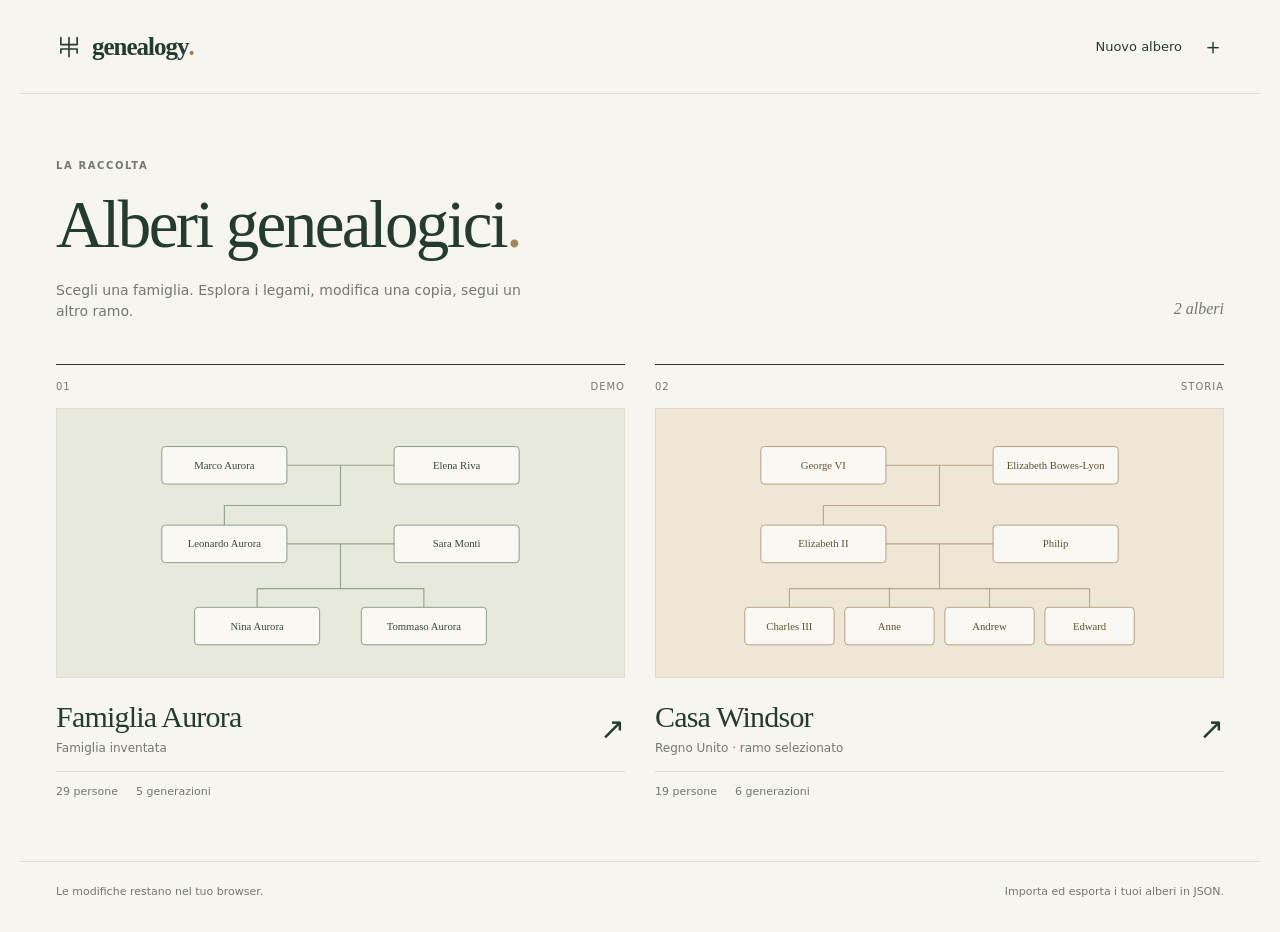
==== index.html @ 8c8f9abb "first commit" ====
<!doctype html>
<html lang="it"><head><meta charset="utf-8"><meta name="viewport" content="width=device-width,initial-scale=1"><meta name="description" content="Una raccolta di alberi genealogici da esplorare e modificare nel browser."><title>Genealogy · Alberi genealogici</title><link rel="stylesheet" href="landing.css"><link rel="icon" href="assets/favicon.svg" type="image/svg+xml"><link rel="icon" href="assets/favicon-32.png" sizes="32x32" type="image/png"><link rel="apple-touch-icon" href="assets/apple-touch-icon.png"></head>
<body><header class="site-header"><a class="wordmark" href="index.html" aria-label="Genealogy, raccolta"><img src="assets/genealogy-mark.svg" alt="" width="26" height="26">genealogy<span class="wordmark-dot">.</span></a><a class="new-tree" href="tree.html?tree=blank">Nuovo albero <span aria-hidden="true">＋</span></a></header>
<main><section class="intro"><div><p class="eyebrow">La raccolta</p><h1>Alberi genealogici<span>.</span></h1><p class="intro-copy">Scegli una famiglia. Esplora i legami, modifica una copia, segui un altro ramo.</p></div><p class="collection-count" id="collectionCount"></p></section><section class="collection" id="collection" aria-label="Alberi disponibili"></section></main>
<footer><span>Le modifiche restano nel tuo browser.</span><span>Importa ed esporta i tuoi alberi in JSON.</span></footer><script src="catalog-data.js"></script><script src="landing.js"></script></body></html>
---- landing.css ----
:root{--paper:#f7f5ef;--ink:#233b30;--muted:#72796f;--line:#d9ded2;--serif:Georgia,'Times New Roman',serif}*{box-sizing:border-box}body{margin:0;background:var(--paper);color:var(--ink);font:15px/1.5 system-ui,-apple-system,'Segoe UI',sans-serif}a{color:inherit;text-decoration:none}a:focus-visible{outline:3px solid #4f8765;outline-offset:5px}.site-header,main,footer{max-width:1240px;margin:auto}.site-header{display:flex;align-items:center;justify-content:space-between;padding:30px 36px;border-bottom:1px solid var(--line)}.wordmark{display:flex;align-items:center;font:700 25px/1 var(--serif);letter-spacing:-1px}.wordmark svg{width:26px;height:26px;margin-right:10px;fill:none;stroke:currentColor;stroke-width:1.6}.wordmark-dot{color:#9a8054}.new-tree{display:flex;gap:20px;align-items:center;font-size:13px}.new-tree span{font-size:22px;font-weight:300}main{padding:64px 36px 60px}.intro{display:flex;justify-content:space-between;align-items:flex-end;margin-bottom:42px;gap:25px}.eyebrow{text-transform:uppercase;letter-spacing:.16em;font-size:10px;font-weight:650;color:var(--muted);margin:0 0 16px}h1{font:400 clamp(38px,5.3vw,67px)/1.06 var(--serif);letter-spacing:-2.6px;margin:0}h1 span{color:#a2885a}.intro-copy{font-size:14px;color:var(--muted);max-width:490px;margin:20px 0 0}.collection-count{font:italic 16px var(--serif);color:var(--muted);white-space:nowrap;margin:0 0 4px}.collection{display:grid;grid-template-columns:repeat(2,minmax(0,1fr));gap:30px}.tree-card{display:block;border-top:1px solid var(--ink);padding-top:14px}.card-index{display:flex;justify-content:space-between;align-items:center;color:var(--muted);font-size:10px;letter-spacing:.1em;text-transform:uppercase;margin-bottom:14px}.tree-cover{height:270px;overflow:hidden;background:#e8e9dd;display:grid;place-items:center;position:relative;border:1px solid #dedfce}.tone-ochre .tree-cover{background:#eee7d8;border-color:#e3d8c6}.tree-cover svg{width:100%;height:100%;color:#677f63}.tone-ochre .tree-cover svg{color:#9d865b}.tree-cover .edge{fill:none;stroke:currentColor;stroke-width:1.3;opacity:.65}.tree-cover .node{fill:#f9f8f2;stroke:currentColor;stroke-width:.8}.tree-cover text{font:12px Georgia,serif;fill:#334b38}.tone-ochre .tree-cover text{fill:#645032}.tree-card:hover .tree-cover .node{fill:#fffdf6}.card-bottom{display:flex;justify-content:space-between;align-items:center;gap:14px;padding:22px 0 14px}.card-bottom h2{font:400 30px/1.1 var(--serif);letter-spacing:-.8px;margin:0 0 6px}.card-scope{margin:0;color:var(--muted);font-size:12px}.card-arrow{font:30px var(--serif);transition:transform .15s}.tree-card:hover .card-arrow{transform:translate(3px,-3px)}.card-stats{display:flex;gap:18px;font-size:11px;color:var(--muted);padding-top:12px;border-top:1px solid var(--line)}.local-copy{margin-left:auto;color:#37694a}footer{display:flex;justify-content:space-between;gap:16px;border-top:1px solid var(--line);padding:22px 36px 32px;color:var(--muted);font-size:11px}@media(max-width:650px){.site-header{padding:23px 20px}.wordmark{font-size:23px}.new-tree{gap:9px;font-size:12px}main{padding:40px 20px}.intro{display:block;margin-bottom:30px}h1{letter-spacing:-1.5px}.intro-copy{font-size:13px;max-width:300px}.collection-count{font-size:13px;margin-top:20px}.collection{grid-template-columns:1fr;gap:35px}.tree-cover{height:230px}.card-bottom h2{font-size:28px}footer{padding:20px;flex-direction:column;gap:6px}}@media(prefers-reduced-motion:reduce){*{transition:none!important}}

.wordmark img{width:26px;height:26px;margin-right:10px}
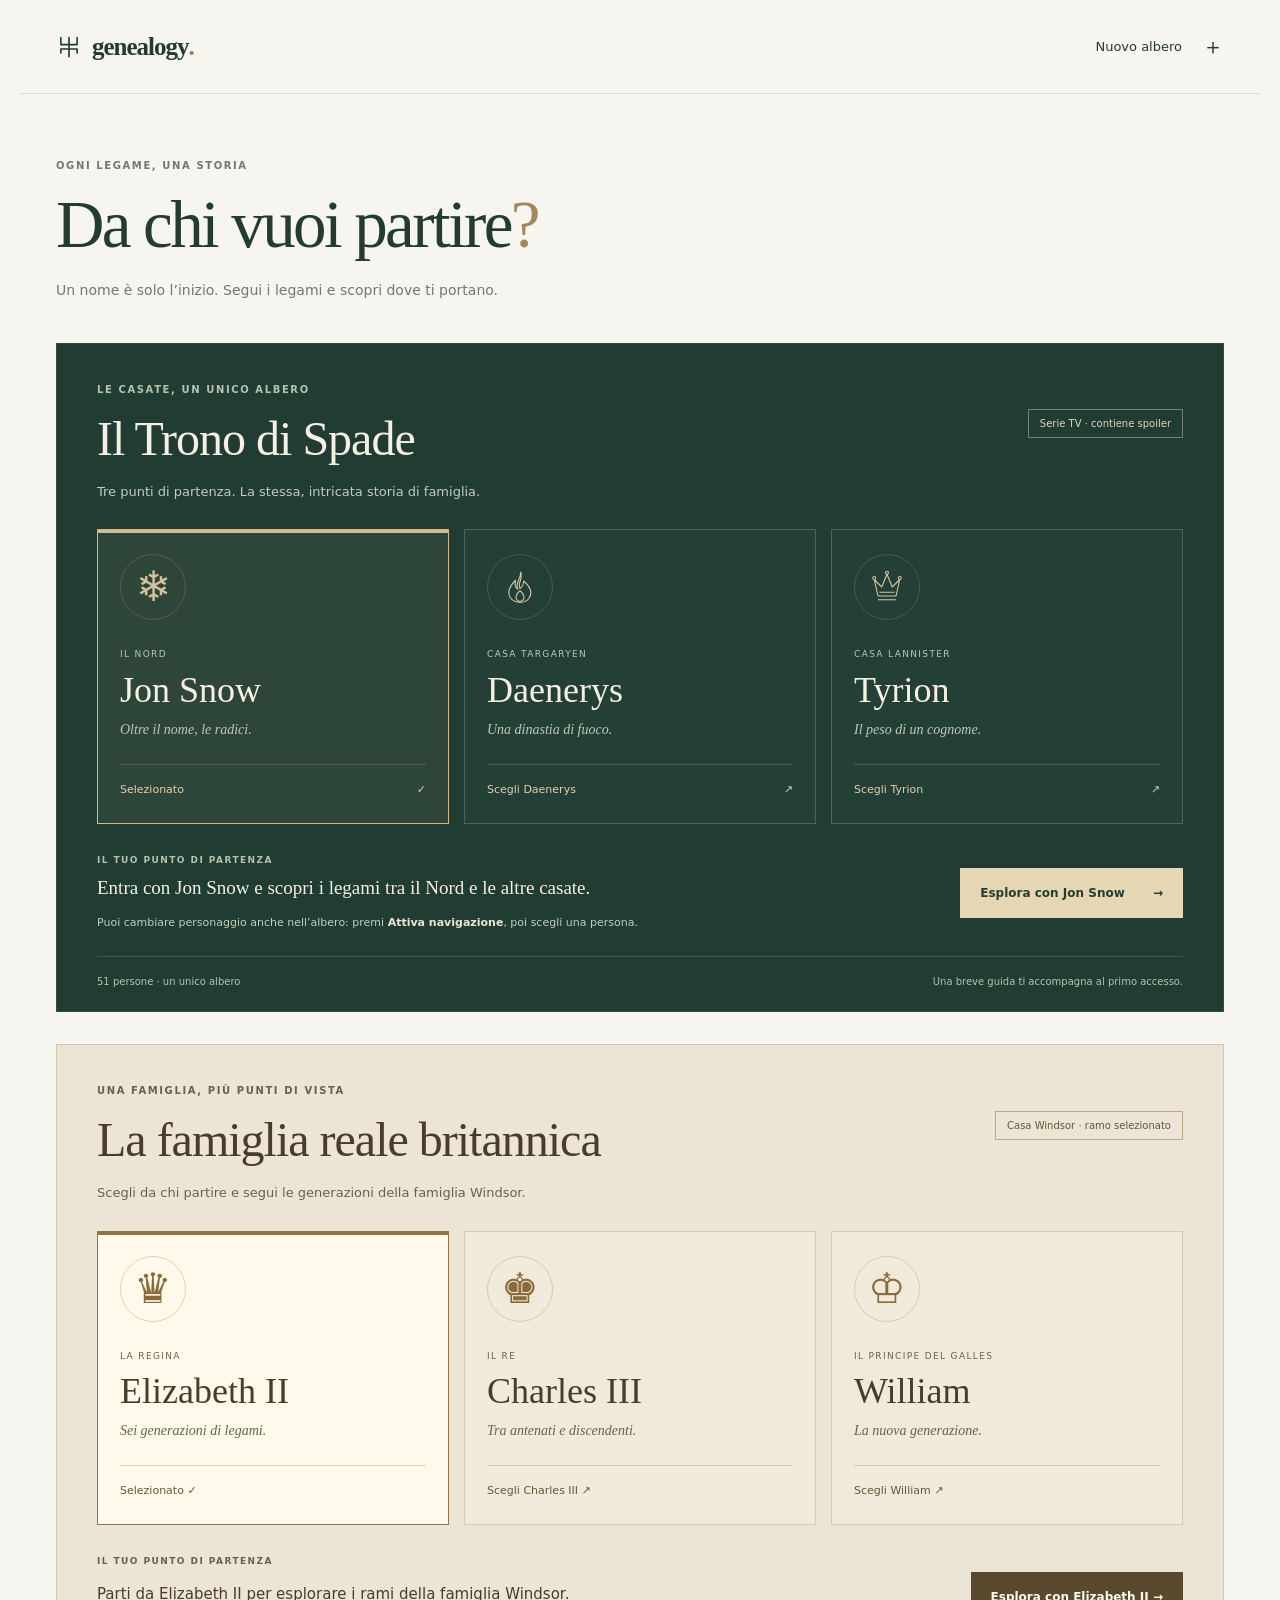
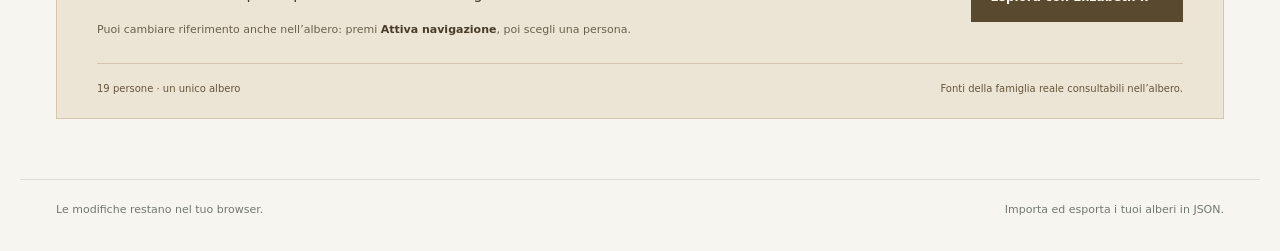
==== commit d3aea79c: "aggiunte genealogie got" ====
--- a/index.html
+++ b/index.html
@@ -1,5 +1,32 @@
 <!doctype html>
-<html lang="it"><head><meta charset="utf-8"><meta name="viewport" content="width=device-width,initial-scale=1"><meta name="description" content="Una raccolta di alberi genealogici da esplorare e modificare nel browser."><title>Genealogy · Alberi genealogici</title><link rel="stylesheet" href="landing.css"><link rel="icon" href="assets/favicon.svg" type="image/svg+xml"><link rel="icon" href="assets/favicon-32.png" sizes="32x32" type="image/png"><link rel="apple-touch-icon" href="assets/apple-touch-icon.png"></head>
-<body><header class="site-header"><a class="wordmark" href="index.html" aria-label="Genealogy, raccolta"><img src="assets/genealogy-mark.svg" alt="" width="26" height="26">genealogy<span class="wordmark-dot">.</span></a><a class="new-tree" href="tree.html?tree=blank">Nuovo albero <span aria-hidden="true">＋</span></a></header>
-<main><section class="intro"><div><p class="eyebrow">La raccolta</p><h1>Alberi genealogici<span>.</span></h1><p class="intro-copy">Scegli una famiglia. Esplora i legami, modifica una copia, segui un altro ramo.</p></div><p class="collection-count" id="collectionCount"></p></section><section class="collection" id="collection" aria-label="Alberi disponibili"></section></main>
-<footer><span>Le modifiche restano nel tuo browser.</span><span>Importa ed esporta i tuoi alberi in JSON.</span></footer><script src="catalog-data.js"></script><script src="landing.js"></script></body></html>
+<html lang="it">
+<head><meta charset="utf-8"><meta name="viewport" content="width=device-width,initial-scale=1"><meta name="description" content="Esplora i legami del Trono di Spade partendo dal tuo personaggio preferito, o scopri gli altri alberi della raccolta."><title>Genealogy · Ogni legame, una storia</title><link rel="stylesheet" href="landing.css"><link rel="icon" href="assets/favicon.svg" type="image/svg+xml"><link rel="icon" href="assets/favicon-32.png" sizes="32x32" type="image/png"><link rel="apple-touch-icon" href="assets/apple-touch-icon.png"></head>
+<body>
+<header class="site-header"><a class="wordmark" href="index.html" aria-label="Genealogy, raccolta"><img src="assets/genealogy-mark.svg" alt="" width="26" height="26">genealogy<span class="wordmark-dot">.</span></a><a class="new-tree" href="tree.html?tree=blank">Nuovo albero <span aria-hidden="true">＋</span></a></header>
+<main>
+<section class="intro"><div><p class="eyebrow">Ogni legame, una storia</p><h1>Da chi vuoi partire<span>?</span></h1><p class="intro-copy">Un nome è solo l’inizio. Segui i legami e scopri dove ti portano.</p></div></section>
+<section class="thrones" id="thrones" aria-labelledby="thronesTitle" hidden>
+ <div class="thrones-heading"><div><p class="eyebrow">Le casate, un unico albero</p><h2 id="thronesTitle">Il Trono di Spade</h2></div><span class="edition">Serie TV · contiene spoiler</span></div>
+ <p class="thrones-intro">Tre punti di partenza. La stessa, intricata storia di famiglia.</p>
+ <div class="character-picker" role="group" aria-label="Scegli il personaggio di partenza">
+  <button type="button" class="character" data-person="jon-snow" aria-pressed="true"><span class="character-seal" aria-hidden="true">❄</span><span class="character-house">Il Nord</span><strong>Jon Snow</strong><span class="character-caption">Oltre il nome, le radici.</span><span class="character-select">Selezionato <span aria-hidden="true">✓</span></span></button>
+  <button type="button" class="character" data-person="daenerys" aria-pressed="false"><span class="character-seal" aria-hidden="true"><svg viewBox="0 0 48 48" width="36" height="36" fill="none" stroke="currentColor" stroke-width="1.5" stroke-linejoin="round"><path d="M25 4c3 12-5 14-1 22 3-2 5-7 5-10 9 8 12 16 7 23-5 7-19 8-25-1-6-10 3-19 7-23-1 8 0 10 3 12C17 18 25 15 25 4Z"/><path d="M24 29c-7 6-7 13 0 14 7-1 7-8 0-14Z"/></svg></span><span class="character-house">Casa Targaryen</span><strong>Daenerys</strong><span class="character-caption">Una dinastia di fuoco.</span><span class="character-select">Scegli Daenerys <span aria-hidden="true">↗</span></span></button>
+  <button type="button" class="character" data-person="tyrion" aria-pressed="false"><span class="character-seal" aria-hidden="true"><svg viewBox="0 0 48 48" width="36" height="36" fill="none" stroke="currentColor" stroke-width="1.5" stroke-linejoin="round"><path d="m7 14 10 10 7-17 7 17 10-10-5 22H12Z"/><path d="M12 41h24M14 31h20"/><circle cx="7" cy="12" r="2"/><circle cx="24" cy="5" r="2"/><circle cx="41" cy="12" r="2"/></svg></span><span class="character-house">Casa Lannister</span><strong>Tyrion</strong><span class="character-caption">Il peso di un cognome.</span><span class="character-select">Scegli Tyrion <span aria-hidden="true">↗</span></span></button>
+ </div>
+ <div class="journey"><div aria-live="polite" aria-atomic="true"><p class="eyebrow">Il tuo punto di partenza</p><p id="journeyText">Entra con Jon Snow e scopri i legami tra il Nord e le altre casate.</p><p class="journey-hint">Puoi cambiare personaggio anche nell’albero: premi <strong>Attiva navigazione</strong>, poi scegli una persona.</p></div><a class="journey-link" id="enterThrones" href="tree.html?tree=game-of-thrones&amp;person=jon-snow">Esplora con Jon Snow <span aria-hidden="true">→</span></a></div>
+ <div class="thrones-foot"><span id="thronesStats"></span><span>Una breve guida ti accompagna al primo accesso.</span></div>
+</section>
+<section class="thrones royal-family" id="royals" aria-labelledby="royalsTitle" hidden>
+ <div class="thrones-heading"><div><p class="eyebrow">Una famiglia, più punti di vista</p><h2 id="royalsTitle">La famiglia reale britannica</h2></div><span class="edition">Casa Windsor · ramo selezionato</span></div>
+ <p class="thrones-intro">Scegli da chi partire e segui le generazioni della famiglia Windsor.</p>
+ <div class="character-picker" role="group" aria-label="Scegli il riferimento della famiglia reale">
+  <button type="button" class="character" data-person="elizabeth-ii" aria-pressed="true"><span class="character-seal" aria-hidden="true">♛</span><span class="character-house">La regina</span><strong>Elizabeth II</strong><span class="character-caption">Sei generazioni di legami.</span><span class="character-select">Selezionato ✓</span></button>
+  <button type="button" class="character" data-person="charles" aria-pressed="false"><span class="character-seal" aria-hidden="true">♚</span><span class="character-house">Il re</span><strong>Charles III</strong><span class="character-caption">Tra antenati e discendenti.</span><span class="character-select">Scegli Charles III ↗</span></button>
+  <button type="button" class="character" data-person="william" aria-pressed="false"><span class="character-seal" aria-hidden="true">♔</span><span class="character-house">Il principe del Galles</span><strong>William</strong><span class="character-caption">La nuova generazione.</span><span class="character-select">Scegli William ↗</span></button>
+ </div>
+ <div class="journey"><div aria-live="polite" aria-atomic="true"><p class="eyebrow">Il tuo punto di partenza</p><p id="royalJourneyText">Parti da Elizabeth II per esplorare i rami della famiglia Windsor.</p><p class="journey-hint">Puoi cambiare riferimento anche nell’albero: premi <strong>Attiva navigazione</strong>, poi scegli una persona.</p></div><a class="journey-link" id="enterRoyals" href="tree.html?tree=windsor&amp;person=elizabeth-ii">Esplora con Elizabeth II →</a></div>
+ <div class="thrones-foot"><span id="royalsStats"></span><span>Fonti della famiglia reale consultabili nell’albero.</span></div>
+</section>
+<section class="other-trees" aria-labelledby="collectionTitle"><div class="collection-heading"><h2 id="collectionTitle">Altre storie da esplorare</h2><p class="collection-count" id="collectionCount"></p></div><div class="collection" id="collection" aria-label="Altri alberi disponibili"></div></section>
+<noscript><p>Attiva JavaScript per scegliere un personaggio e consultare la raccolta.</p></noscript>
+</main><footer><span>Le modifiche restano nel tuo browser.</span><span>Importa ed esporta i tuoi alberi in JSON.</span></footer><script src="catalog-data.js"></script><script src="landing.js"></script></body></html>
--- a/landing.css
+++ b/landing.css
@@ -1,3 +1,15 @@
 :root{--paper:#f7f5ef;--ink:#233b30;--muted:#72796f;--line:#d9ded2;--serif:Georgia,'Times New Roman',serif}*{box-sizing:border-box}body{margin:0;background:var(--paper);color:var(--ink);font:15px/1.5 system-ui,-apple-system,'Segoe UI',sans-serif}a{color:inherit;text-decoration:none}a:focus-visible{outline:3px solid #4f8765;outline-offset:5px}.site-header,main,footer{max-width:1240px;margin:auto}.site-header{display:flex;align-items:center;justify-content:space-between;padding:30px 36px;border-bottom:1px solid var(--line)}.wordmark{display:flex;align-items:center;font:700 25px/1 var(--serif);letter-spacing:-1px}.wordmark svg{width:26px;height:26px;margin-right:10px;fill:none;stroke:currentColor;stroke-width:1.6}.wordmark-dot{color:#9a8054}.new-tree{display:flex;gap:20px;align-items:center;font-size:13px}.new-tree span{font-size:22px;font-weight:300}main{padding:64px 36px 60px}.intro{display:flex;justify-content:space-between;align-items:flex-end;margin-bottom:42px;gap:25px}.eyebrow{text-transform:uppercase;letter-spacing:.16em;font-size:10px;font-weight:650;color:var(--muted);margin:0 0 16px}h1{font:400 clamp(38px,5.3vw,67px)/1.06 var(--serif);letter-spacing:-2.6px;margin:0}h1 span{color:#a2885a}.intro-copy{font-size:14px;color:var(--muted);max-width:490px;margin:20px 0 0}.collection-count{font:italic 16px var(--serif);color:var(--muted);white-space:nowrap;margin:0 0 4px}.collection{display:grid;grid-template-columns:repeat(2,minmax(0,1fr));gap:30px}.tree-card{display:block;border-top:1px solid var(--ink);padding-top:14px}.card-index{display:flex;justify-content:space-between;align-items:center;color:var(--muted);font-size:10px;letter-spacing:.1em;text-transform:uppercase;margin-bottom:14px}.tree-cover{height:270px;overflow:hidden;background:#e8e9dd;display:grid;place-items:center;position:relative;border:1px solid #dedfce}.tone-ochre .tree-cover{background:#eee7d8;border-color:#e3d8c6}.tree-cover svg{width:100%;height:100%;color:#677f63}.tone-ochre .tree-cover svg{color:#9d865b}.tree-cover .edge{fill:none;stroke:currentColor;stroke-width:1.3;opacity:.65}.tree-cover .node{fill:#f9f8f2;stroke:currentColor;stroke-width:.8}.tree-cover text{font:12px Georgia,serif;fill:#334b38}.tone-ochre .tree-cover text{fill:#645032}.tree-card:hover .tree-cover .node{fill:#fffdf6}.card-bottom{display:flex;justify-content:space-between;align-items:center;gap:14px;padding:22px 0 14px}.card-bottom h2{font:400 30px/1.1 var(--serif);letter-spacing:-.8px;margin:0 0 6px}.card-scope{margin:0;color:var(--muted);font-size:12px}.card-arrow{font:30px var(--serif);transition:transform .15s}.tree-card:hover .card-arrow{transform:translate(3px,-3px)}.card-stats{display:flex;gap:18px;font-size:11px;color:var(--muted);padding-top:12px;border-top:1px solid var(--line)}.local-copy{margin-left:auto;color:#37694a}footer{display:flex;justify-content:space-between;gap:16px;border-top:1px solid var(--line);padding:22px 36px 32px;color:var(--muted);font-size:11px}@media(max-width:650px){.site-header{padding:23px 20px}.wordmark{font-size:23px}.new-tree{gap:9px;font-size:12px}main{padding:40px 20px}.intro{display:block;margin-bottom:30px}h1{letter-spacing:-1.5px}.intro-copy{font-size:13px;max-width:300px}.collection-count{font-size:13px;margin-top:20px}.collection{grid-template-columns:1fr;gap:35px}.tree-cover{height:230px}.card-bottom h2{font-size:28px}footer{padding:20px;flex-direction:column;gap:6px}}@media(prefers-reduced-motion:reduce){*{transition:none!important}}
 
 .wordmark img{width:26px;height:26px;margin-right:10px}
+
+/* Character-led entry into a single shared tree. */
+[hidden]{display:none!important}
+.thrones{background:#203c33;color:#f5f0e3;padding:38px 40px 22px;border:1px solid #324d41;position:relative;overflow:hidden}
+.thrones-heading{display:flex;align-items:center;justify-content:space-between;gap:20px}.thrones .eyebrow{color:#b6c2ad}.thrones h2{font:400 clamp(32px,4vw,48px)/1.1 var(--serif);margin:0;letter-spacing:-1px}.edition{border:1px solid #718274;padding:6px 11px;font-size:10px;color:#e2d6bd;white-space:nowrap}.thrones-intro{color:#c2cdc1;font-size:13px;margin:16px 0 28px}.character-picker{display:grid;grid-template-columns:repeat(3,minmax(0,1fr));gap:15px}.character{color:inherit;font:inherit;text-align:left;background:#ffffff04;border:1px solid #ffffff30;padding:24px 22px;cursor:pointer;display:flex;flex-direction:column;align-items:flex-start;min-width:0;transition:background .18s,border-color .18s,transform .18s}.character:hover{background:#ffffff0b;transform:translateY(-3px)}.character[aria-pressed=true]{border-color:#d0bb8c;background:#c6b58114;box-shadow:inset 0 3px #d0bb8c}.character:focus-visible,.journey-link:focus-visible{outline:3px solid #e4ce9b;outline-offset:4px}.character-seal{font:42px/1 Georgia,serif;color:#d2c39d;width:66px;height:66px;border:1px solid #c8bb9638;border-radius:50%;display:grid;place-items:center;margin-bottom:28px}.character-house{font-size:9px;letter-spacing:.15em;text-transform:uppercase;color:#bcc7b7}.character strong{font:400 clamp(26px,3vw,36px)/1.2 var(--serif);margin:7px 0 10px}.character-caption{font:italic 14px var(--serif);color:#c2c7b8}.character-select{border-top:1px solid #ffffff26;width:100%;padding-top:17px;margin-top:26px;font-size:11px;color:#e0d1ae}.character-select span{float:right}.journey{display:flex;justify-content:space-between;align-items:center;gap:35px;padding:30px 0 24px}.journey .eyebrow{font-size:9px;margin-bottom:8px}#journeyText{font:19px/1.4 var(--serif);margin:0}.journey-hint{max-width:580px;font-size:11px;line-height:1.7;color:#c3cdbe;margin:12px 0 0}.journey-hint strong{font-weight:600;color:#eee5d2}.journey-link{flex:none;display:block;padding:16px 20px;background:#e6d7b4;color:#253e31;font-size:12px;font-weight:650}.journey-link:hover{background:#f4e9cd}.journey-link span{margin-left:24px}.thrones-foot{border-top:1px solid #ffffff26;padding-top:17px;display:flex;justify-content:space-between;gap:12px;font-size:10px;color:#b6c3b0}.other-trees{margin-top:55px}.collection-heading{display:flex;align-items:center;justify-content:space-between;gap:20px;margin-bottom:24px}.collection-heading h2{font:400 28px var(--serif);margin:0}.other-trees .tree-cover{height:220px}.other-trees .card-bottom h2{font-size:26px}
+@media(max-width:760px){.thrones{padding:26px 22px 20px}.thrones-heading{align-items:flex-start;flex-direction:column;gap:14px}.character-picker{gap:9px}.character{padding:18px 12px}.character strong{font-size:24px}.character-seal{font-size:30px;width:48px;height:48px;margin-bottom:22px}.character-caption{font-size:12px;line-height:1.4}.character-house{font-size:8px;letter-spacing:.05em}.character-select{font-size:10px;margin-top:auto;padding-top:14px}.character-caption{margin-bottom:20px}.journey{flex-direction:column;align-items:stretch;gap:20px}.journey-link{text-align:center}.thrones-foot{flex-direction:column;gap:6px}.collection-heading h2{font-size:24px}}
+@media(max-width:400px){.thrones{padding:24px 14px 18px}.character{padding:14px 8px}.character strong{font-size:20px}.character-caption{font-size:11px}.character-select{font-size:9px}.character-house{min-height:24px}.character-seal{width:40px;height:40px}}
+
+/* Each name gets its own row on narrow screens. */
+.character strong{max-width:100%;overflow-wrap:anywhere}.character-house,.character-caption,.character-select{max-width:100%;overflow-wrap:anywhere}
+.royal-family{margin-top:32px;background:#ece4d4;color:#493c28;border-color:#d4c7ad}.royal-family :is(.eyebrow,.character-house,.character-caption,.thrones-intro,.journey-hint,.thrones-foot){color:#6b604d}.royal-family .edition{border-color:#bca986;color:#66553b}.royal-family .character{border-color:#bca98680;background:#fffcf333}.royal-family .character[aria-pressed=true]{border-color:#927446;background:#fff9eb;box-shadow:inset 0 3px #927446}.royal-family .character-seal{color:#8a6b3c;border-color:#bca98680}.royal-family .character-select,.royal-family .thrones-foot{border-color:#bca98680;color:#66553b}.royal-family .journey-hint strong{color:#493c28}.royal-family .journey-link{background:#59492e;color:#fff9eb}.royal-family .character:hover{background:#fff9eb}.royal-family .character:focus-visible,.royal-family .journey-link:focus-visible{outline-color:#927446}
+@media(max-width:760px){.character-picker{grid-template-columns:minmax(0,1fr);gap:12px}.character{display:grid;grid-template-columns:48px minmax(0,1fr);column-gap:15px;row-gap:4px;padding:18px}.character-seal{grid-column:1;grid-row:1/4;margin:0;width:46px;height:46px;font-size:30px}.character-house,.character strong,.character-caption{grid-column:2;min-height:0;margin:0}.character strong{font-size:27px}.character-caption{font-size:13px}.character-select{grid-column:1/-1;margin-top:10px;padding-top:11px;font-size:11px}.character-seal svg{width:30px;height:30px}.journey-link{white-space:normal;overflow-wrap:anywhere}.royal-family{margin-top:24px}.thrones-heading>div,.journey>div{min-width:0}.thrones h2{overflow-wrap:anywhere}}
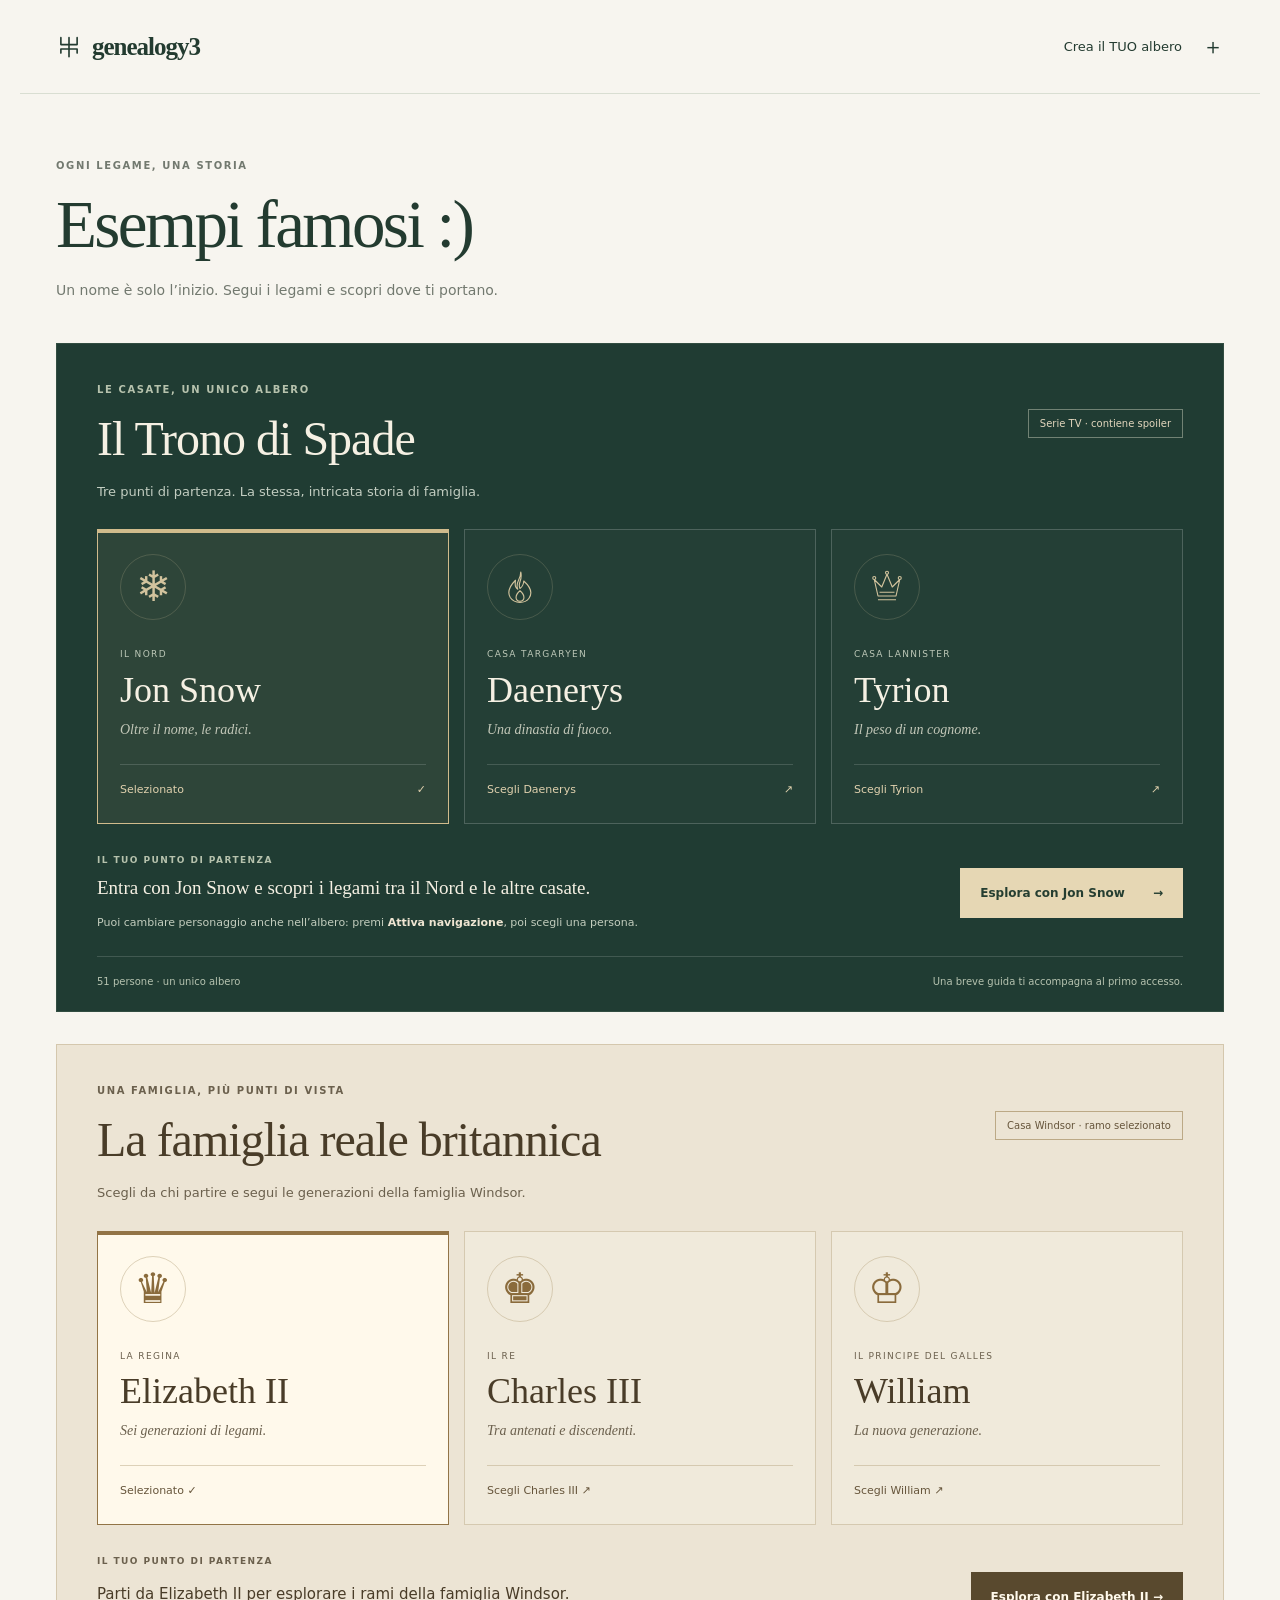
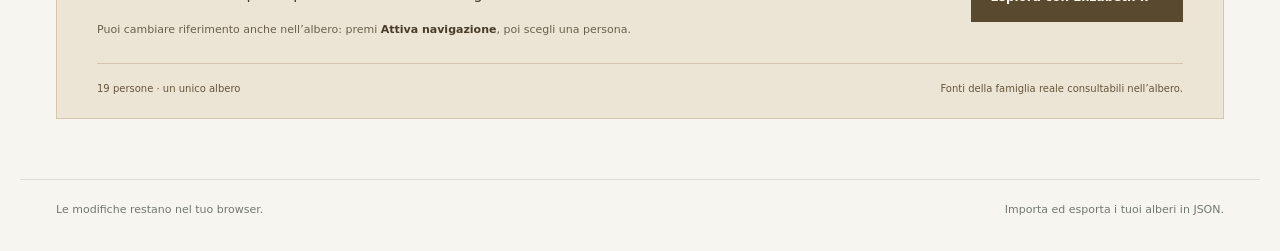
==== commit 2f368d0c: "modifiche easy front" ====
--- a/index.html
+++ b/index.html
@@ -1,10 +1,10 @@
 <!doctype html>
 <html lang="it">
-<head><meta charset="utf-8"><meta name="viewport" content="width=device-width,initial-scale=1"><meta name="description" content="Esplora i legami del Trono di Spade partendo dal tuo personaggio preferito, o scopri gli altri alberi della raccolta."><title>Genealogy · Ogni legame, una storia</title><link rel="stylesheet" href="landing.css"><link rel="icon" href="assets/favicon.svg" type="image/svg+xml"><link rel="icon" href="assets/favicon-32.png" sizes="32x32" type="image/png"><link rel="apple-touch-icon" href="assets/apple-touch-icon.png"></head>
+<head><meta charset="utf-8"><meta name="viewport" content="width=device-width,initial-scale=1"><meta name="description" content="Esplora i legami del Trono di Spade partendo dal tuo personaggio preferito, o scopri gli altri alberi della raccolta."><title>Genealogy3 · Ogni legame, una storia</title><link rel="stylesheet" href="landing.css"><link rel="icon" href="assets/favicon.svg" type="image/svg+xml"><link rel="icon" href="assets/favicon-32.png" sizes="32x32" type="image/png"><link rel="apple-touch-icon" href="assets/apple-touch-icon.png"></head>
 <body>
-<header class="site-header"><a class="wordmark" href="index.html" aria-label="Genealogy, raccolta"><img src="assets/genealogy-mark.svg" alt="" width="26" height="26">genealogy<span class="wordmark-dot">.</span></a><a class="new-tree" href="tree.html?tree=blank">Nuovo albero <span aria-hidden="true">＋</span></a></header>
+<header class="site-header"><a class="wordmark" href="index.html" aria-label="Genealogy, raccolta"><img src="assets/genealogy-mark.svg" alt="" width="26" height="26">genealogy3</a><a class="new-tree" href="tree.html?tree=blank">Crea il TUO albero <span aria-hidden="true">＋</span></a></header>
 <main>
-<section class="intro"><div><p class="eyebrow">Ogni legame, una storia</p><h1>Da chi vuoi partire<span>?</span></h1><p class="intro-copy">Un nome è solo l’inizio. Segui i legami e scopri dove ti portano.</p></div></section>
+<section class="intro"><div><p class="eyebrow">Ogni legame, una storia</p><h1>Esempi famosi :)</h1><p class="intro-copy">Un nome è solo l’inizio. Segui i legami e scopri dove ti portano.</p></div></section>
 <section class="thrones" id="thrones" aria-labelledby="thronesTitle" hidden>
  <div class="thrones-heading"><div><p class="eyebrow">Le casate, un unico albero</p><h2 id="thronesTitle">Il Trono di Spade</h2></div><span class="edition">Serie TV · contiene spoiler</span></div>
  <p class="thrones-intro">Tre punti di partenza. La stessa, intricata storia di famiglia.</p>
